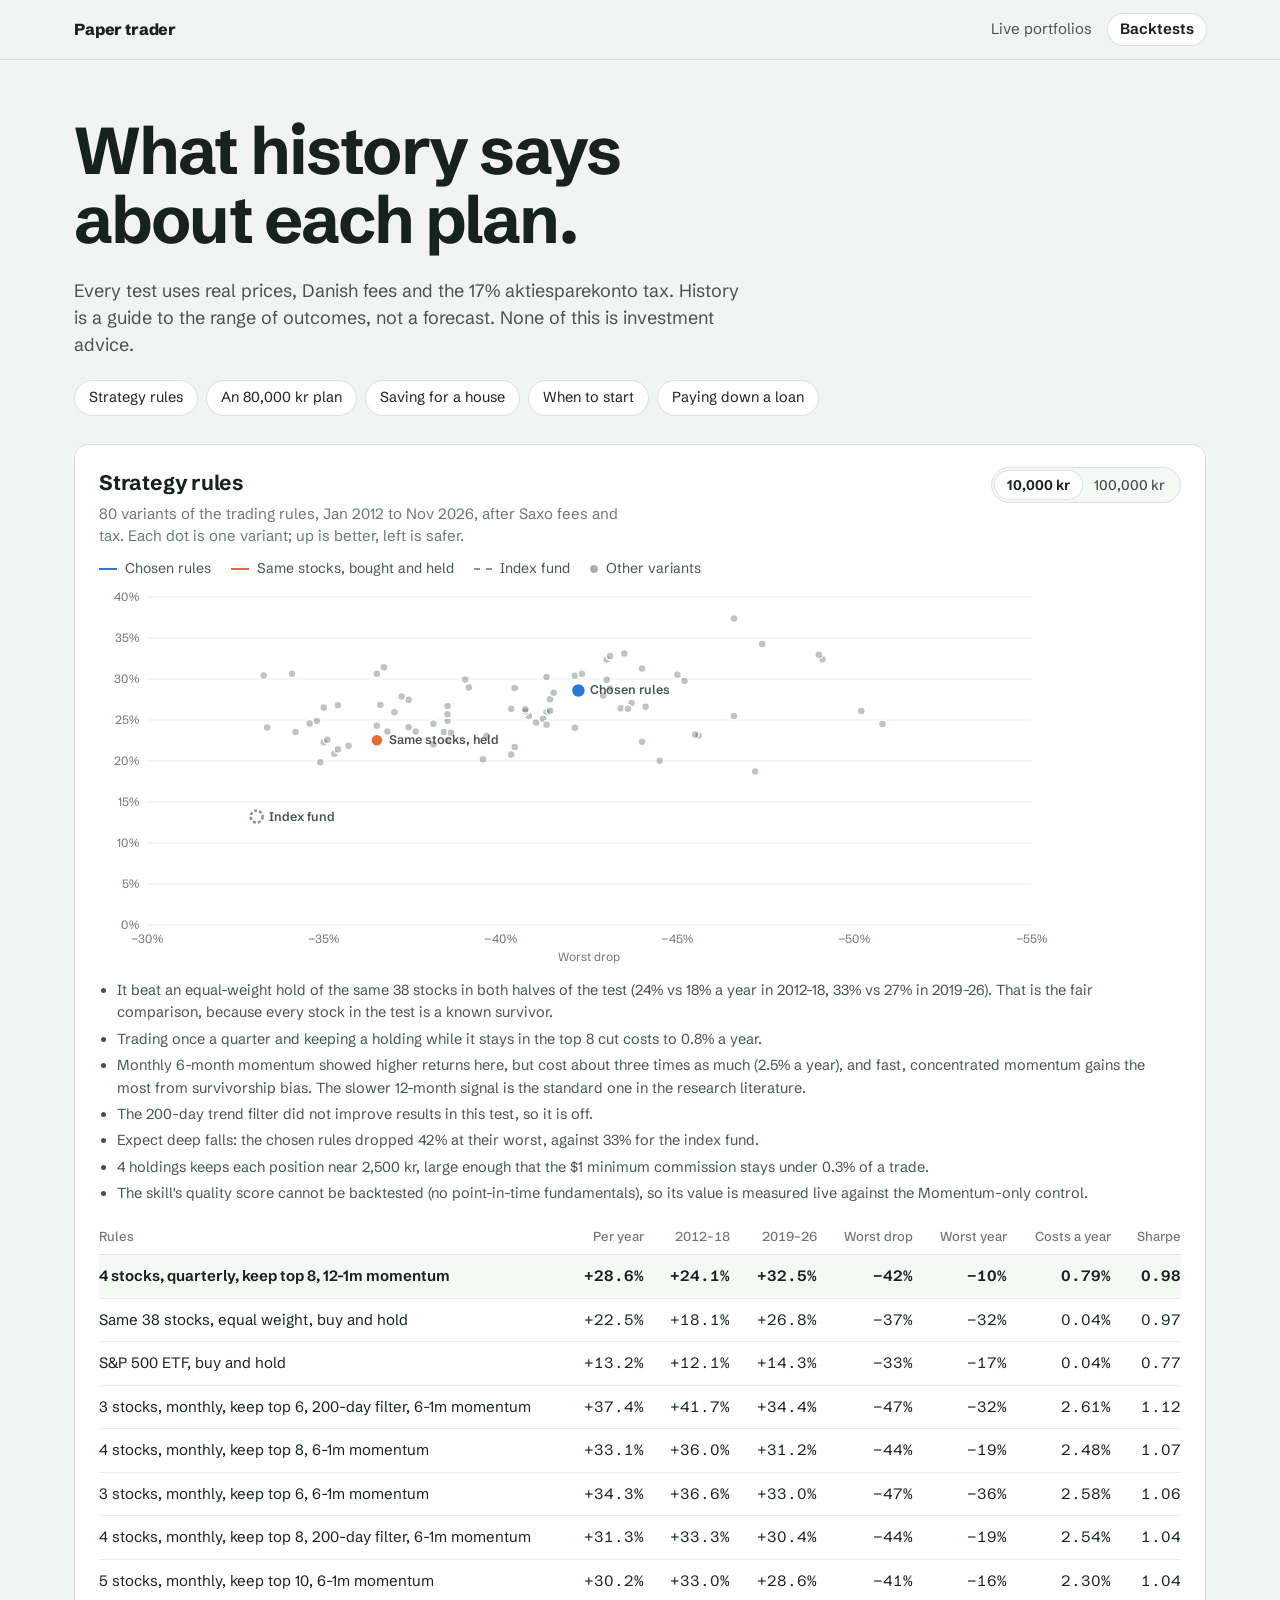
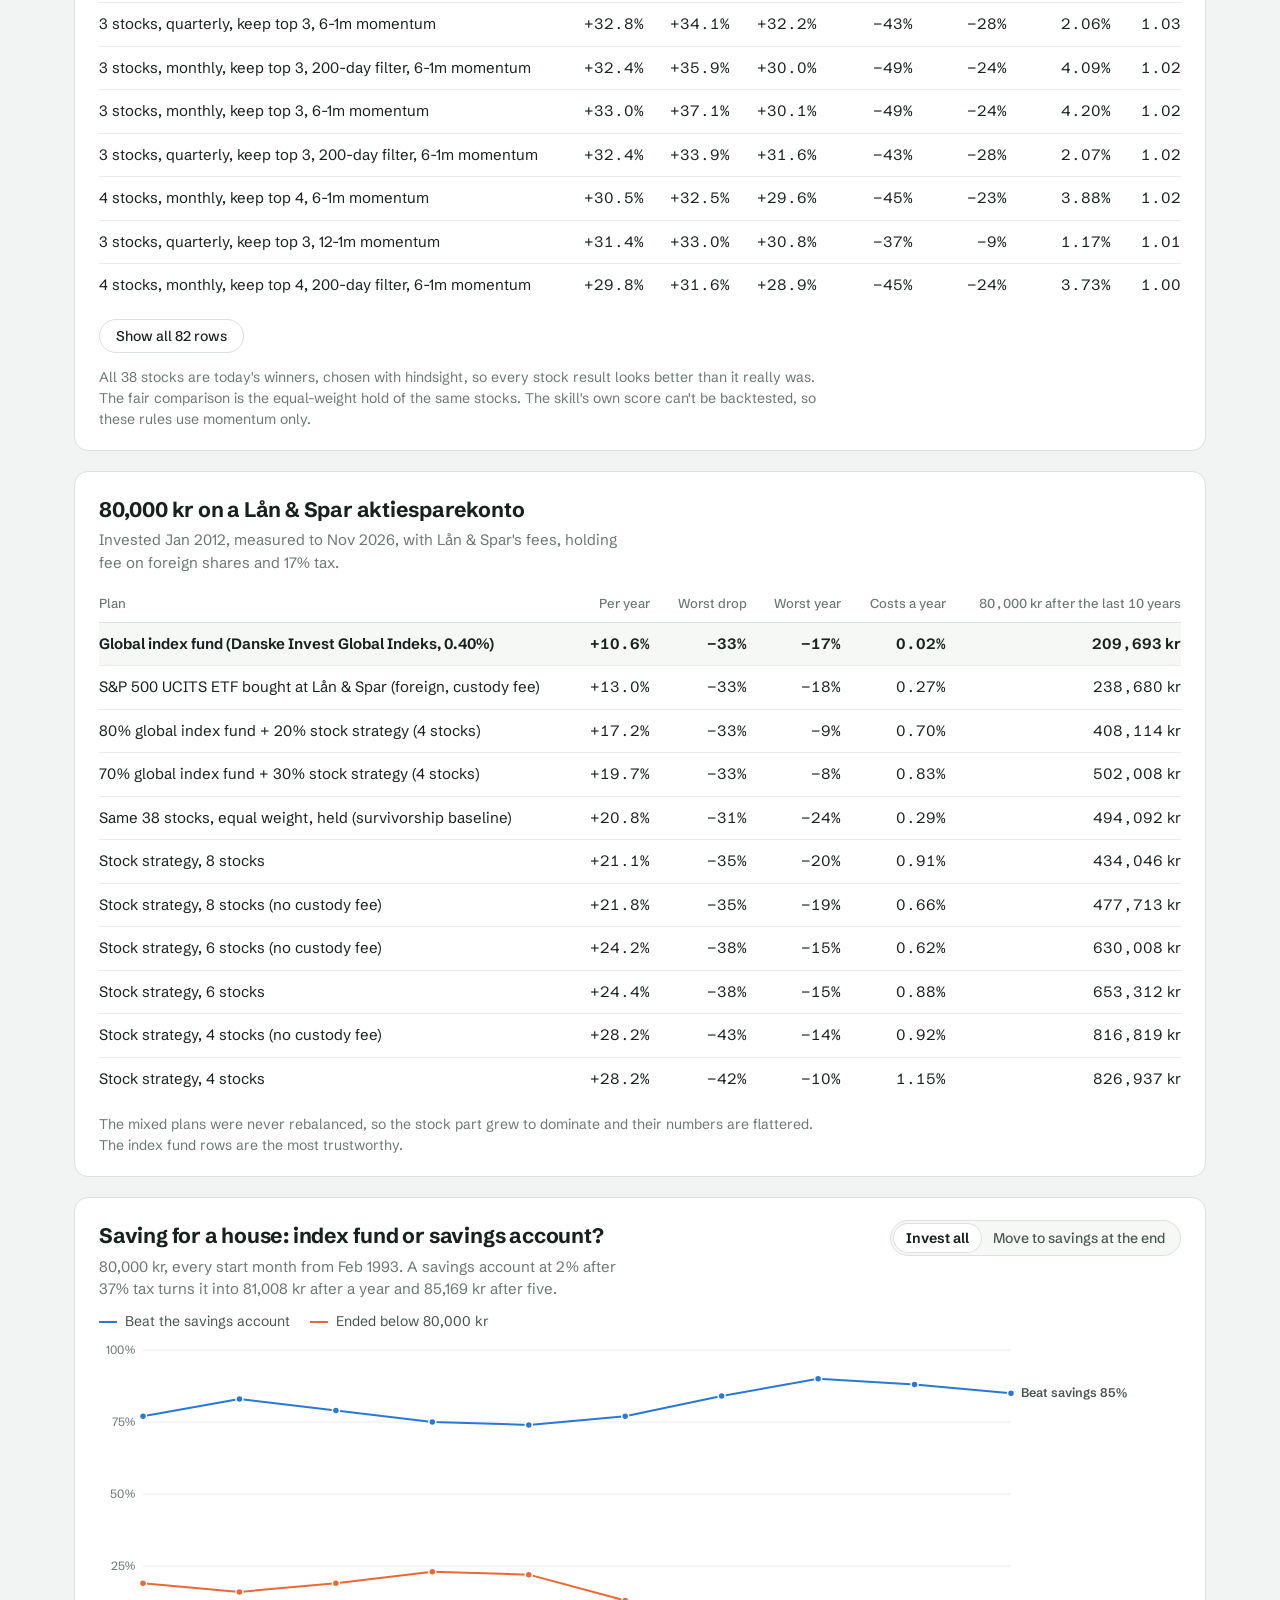
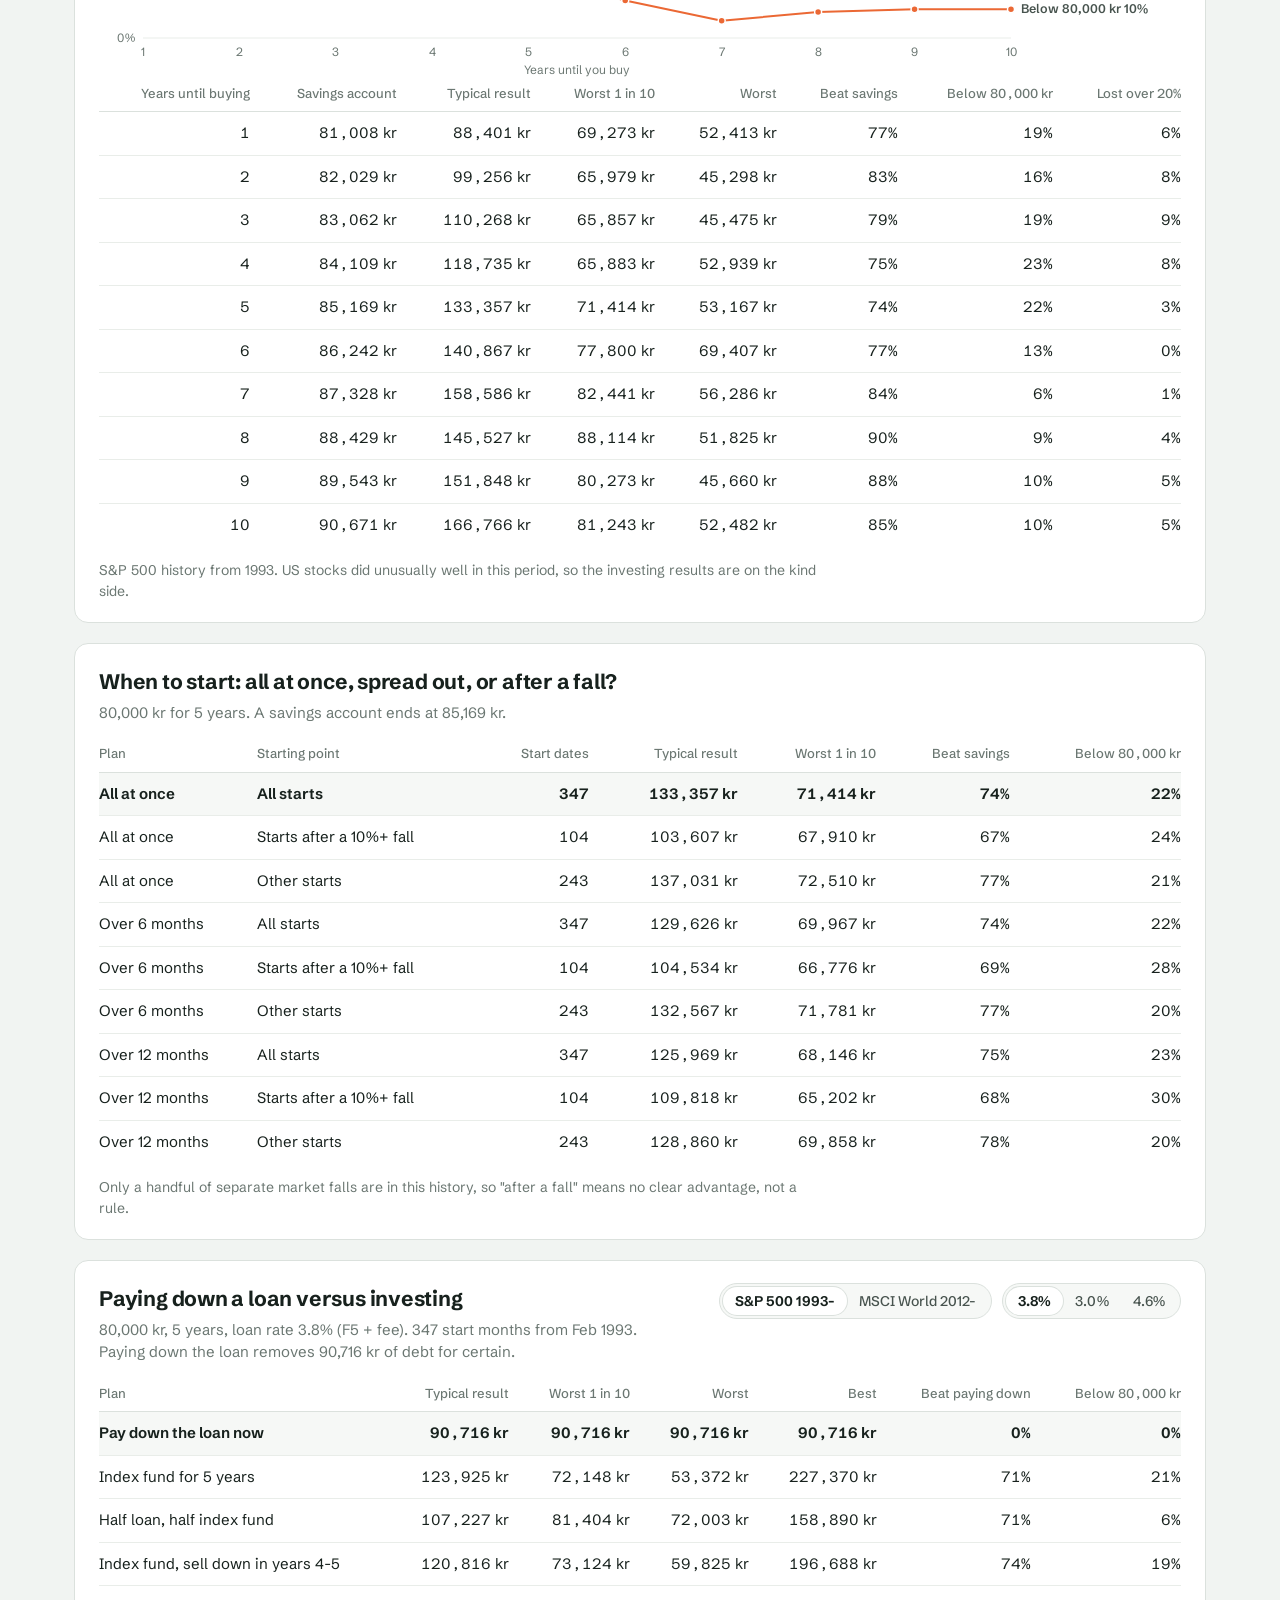
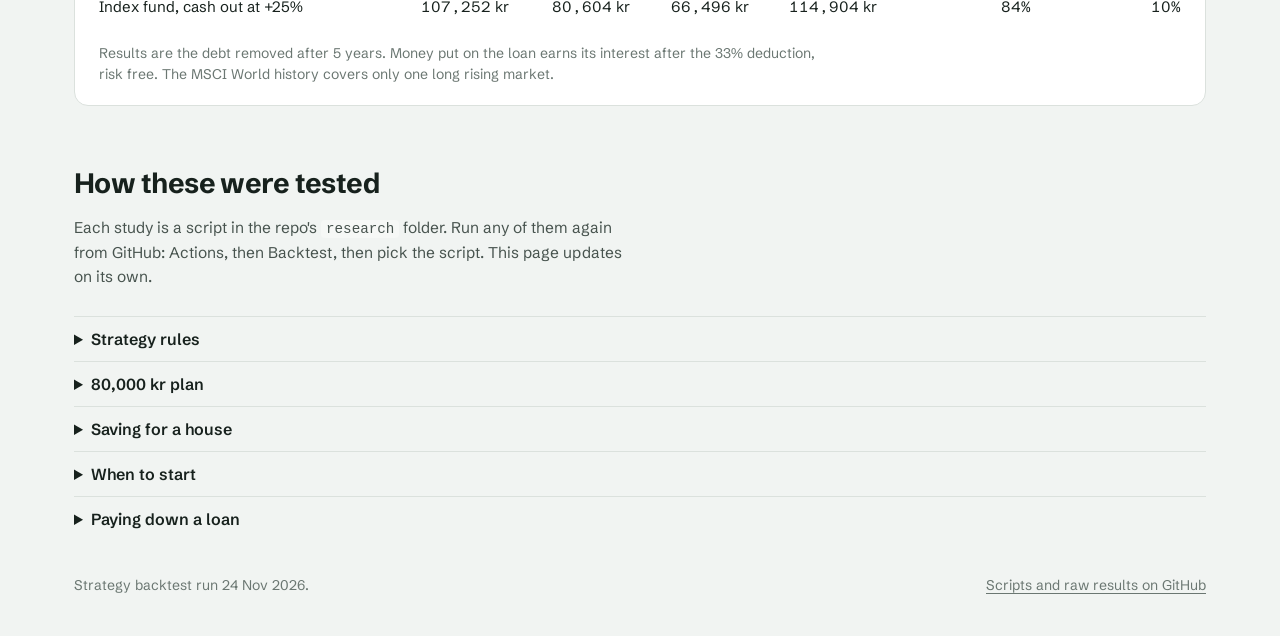
==== docs/research.html @ 107e76d5 "Add a Backtests tab to the website Shows the strategy-rule variants (scatter of return vs worst drop" ====
<!DOCTYPE html>
<html lang="en">
<head>
<meta charset="utf-8">
<meta name="viewport" content="width=device-width, initial-scale=1">
<title>Backtests: what history says about the plans</title>
<meta name="description" content="Backtests behind the paper trader: strategy rules, an 80,000 kr plan, and when investing for a house beats saving.">
<link rel="preconnect" href="https://fonts.googleapis.com">
<link rel="preconnect" href="https://fonts.gstatic.com" crossorigin>
<link href="https://fonts.googleapis.com/css2?family=Schibsted+Grotesk:ital,wght@0,400..900;1,400..700&display=swap" rel="stylesheet">
<link rel="stylesheet" href="style.css">
<link rel="icon" href="data:image/svg+xml,%3Csvg xmlns='http://www.w3.org/2000/svg' viewBox='0 0 32 32'%3E%3Crect width='32' height='32' rx='7' fill='%2317211d'/%3E%3Cpath d='M6 22l6-7 5 4 9-11' stroke='%233987e5' stroke-width='3.2' fill='none' stroke-linecap='round' stroke-linejoin='round'/%3E%3C/svg%3E">
</head>
<body>
<a class="skip" href="#main">Skip to content</a>

<header class="topbar">
  <div class="wrap topbar-inner">
    <span class="wordmark">Paper trader</span>
    <nav class="tabs" aria-label="Pages">
      <a href="./">Live portfolios</a>
      <a href="research.html" aria-current="page">Backtests</a>
    </nav>
  </div>
</header>

<main id="main" class="wrap">
  <section class="hero">
    <h1 class="verdict">What history says about each plan.</h1>
    <p class="lede">Every test uses real prices, Danish fees and the 17% aktiesparekonto tax. History is a guide to the range of outcomes, not a forecast. None of this is investment advice.</p>
    <nav class="jump" aria-label="Sections">
      <a href="#rules">Strategy rules</a>
      <a href="#plan">An 80,000 kr plan</a>
      <a href="#horizon">Saving for a house</a>
      <a href="#timing">When to start</a>
      <a href="#loan">Paying down a loan</a>
    </nav>
  </section>

  <section class="panel" id="rules" aria-labelledby="rules-title">
    <div class="panel-head">
      <div>
        <h2 id="rules-title">Strategy rules</h2>
        <p class="sub" id="rules-sub"></p>
      </div>
      <div class="seg" role="group" aria-label="Starting amount" id="rules-cap">
        <button type="button" data-cap="10000" aria-pressed="true">10,000 kr</button>
        <button type="button" data-cap="100000">100,000 kr</button>
      </div>
    </div>
    <div class="legend" id="rules-legend"></div>
    <div class="chart scatter" id="rules-chart" role="img" aria-label="Return per year against worst drop for each rule variant"></div>
    <ul class="why" id="rules-why"></ul>
    <div class="scroll"><table class="grid" id="rules-table"></table></div>
    <button type="button" class="more" id="rules-more">Show all variants</button>
    <p class="caveat-inline">All 38 stocks are today's winners, chosen with hindsight, so every stock result looks better than it really was. The fair comparison is the equal-weight hold of the same stocks. The skill's own score can't be backtested, so these rules use momentum only.</p>
  </section>

  <section class="panel" id="plan" aria-labelledby="plan-title">
    <div class="panel-head"><div>
      <h2 id="plan-title">80,000 kr on a Lån &amp; Spar aktiesparekonto</h2>
      <p class="sub" id="plan-sub"></p>
    </div></div>
    <div class="scroll"><table class="grid" id="plan-table"></table></div>
    <p class="caveat-inline">The mixed plans were never rebalanced, so the stock part grew to dominate and their numbers are flattered. The index fund rows are the most trustworthy.</p>
  </section>

  <section class="panel" id="horizon" aria-labelledby="horizon-title">
    <div class="panel-head">
      <div>
        <h2 id="horizon-title">Saving for a house: index fund or savings account?</h2>
        <p class="sub" id="horizon-sub"></p>
      </div>
      <div class="seg" role="group" aria-label="Plan" id="horizon-plan">
        <button type="button" data-plan="Index fund" aria-pressed="true">Invest all</button>
        <button type="button" data-plan="Index fund, glide to savings">Move to savings at the end</button>
      </div>
    </div>
    <div class="legend" id="horizon-legend"></div>
    <div class="chart" id="horizon-chart" role="img" aria-label="Share of start dates where the index fund beat savings, and where it ended below 80,000 kr, by years until buying"></div>
    <div class="scroll"><table class="grid" id="horizon-table"></table></div>
    <p class="caveat-inline">S&amp;P 500 history from 1993. US stocks did unusually well in this period, so the investing results are on the kind side.</p>
  </section>

  <section class="panel" id="timing" aria-labelledby="timing-title">
    <div class="panel-head"><div>
      <h2 id="timing-title">When to start: all at once, spread out, or after a fall?</h2>
      <p class="sub" id="timing-sub"></p>
    </div></div>
    <div class="scroll"><table class="grid" id="timing-table"></table></div>
    <p class="caveat-inline">Only a handful of separate market falls are in this history, so "after a fall" means no clear advantage, not a rule.</p>
  </section>

  <section class="panel" id="loan" aria-labelledby="loan-title">
    <div class="panel-head">
      <div>
        <h2 id="loan-title">Paying down a loan versus investing</h2>
        <p class="sub" id="loan-sub"></p>
      </div>
      <div class="filters">
        <div class="seg" role="group" aria-label="Market history" id="loan-index"></div>
        <div class="seg" role="group" aria-label="Loan rate" id="loan-rate"></div>
      </div>
    </div>
    <div class="scroll"><table class="grid" id="loan-table"></table></div>
    <p class="caveat-inline">Results are the debt removed after 5 years. Money put on the loan earns its interest after the 33% deduction, risk free. The MSCI World history covers only one long rising market.</p>
  </section>

  <section class="method">
    <h2>How these were tested</h2>
    <p class="plan-lede">Each study is a script in the repo's <code>research</code> folder. Run any of them again from GitHub: Actions, then Backtest, then pick the script. This page updates on its own.</p>
    <div id="notes"></div>
  </section>
</main>

<footer class="wrap footer">
  <span id="gen"></span>
  <a href="https://github.com/gustavwrisberg/stock-trader/tree/main/research">Scripts and raw results on GitHub</a>
</footer>

<div class="tooltip" id="tip" role="status" aria-live="polite" hidden></div>
<script src="research.js"></script>
</body>
</html>
---- docs/style.css ----
:root {
  color-scheme: light;
  --bg: #f1f4f2;
  --panel: #ffffff;
  --ink: #17211d;
  --ink-2: #47534e;
  --muted: #6b7772;
  --rule: #dbe1dd;
  --rule-soft: #e9ede9;
  --wash: #f6f8f6;
  --skill: #2a78d6;
  --momentum: #eb6834;
  --spy: #8a938f;
  --gain: #006300;
  --loss: #c22f2f;
  --warn-bg: #fff4dc;
  --warn-ink: #6b4a00;
  --focus: #2a78d6;
  --radius-lg: 14px;
  --radius-sm: 6px;
  --font: "Schibsted Grotesk", system-ui, -apple-system, "Segoe UI", sans-serif;
}
@media (prefers-color-scheme: dark) {
  :root {
    color-scheme: dark;
    --bg: #121915;
    --panel: #1a221e;
    --ink: #eef2ef;
    --ink-2: #c3ccc7;
    --muted: #94a19b;
    --rule: #2e3833;
    --rule-soft: #252e2a;
    --wash: #202924;
    --skill: #3987e5;
    --momentum: #d95926;
    --spy: #9aa39f;
    --gain: #3fbf5a;
    --loss: #ef7272;
    --warn-bg: #3a2f12;
    --warn-ink: #f5d58a;
    --focus: #6da7ec;
  }
}

* { box-sizing: border-box; }
html { -webkit-text-size-adjust: 100%; }
body {
  margin: 0;
  background: var(--bg);
  color: var(--ink);
  font: 400 16px/1.5 var(--font);
}
.num, .tooltip b, .cats, .score b { font-variant-numeric: tabular-nums; }
.nowrap { white-space: nowrap; }
.name { white-space: nowrap; }
a { color: inherit; text-decoration-color: var(--muted); text-underline-offset: 3px; }
a:hover { text-decoration-color: currentColor; }
code { font-size: .92em; background: var(--wash); padding: 1px 5px; border-radius: 4px; }
:focus-visible { outline: 2px solid var(--focus); outline-offset: 2px; border-radius: 4px; }
.vh { position: absolute; width: 1px; height: 1px; overflow: hidden; clip: rect(0 0 0 0); }
.skip { position: absolute; left: -999px; top: 8px; background: var(--panel); padding: 8px 12px; z-index: 10; }
.skip:focus { left: 8px; }

.wrap { max-width: 1180px; margin: 0 auto; padding: 0 24px; }

/* top bar */
.topbar { border-bottom: 1px solid var(--rule); }
.topbar-inner { display: flex; justify-content: space-between; align-items: baseline; gap: 16px; padding-top: 14px; padding-bottom: 14px; }
.wordmark { font-weight: 800; letter-spacing: -.01em; }
.stamp { color: var(--muted); font-size: 14px; text-align: right; }
.stamp .live { display: inline-block; width: 8px; height: 8px; border-radius: 50%; background: var(--gain); margin-right: 6px; vertical-align: 1px; }

.banner { margin: 20px 0 0; padding: 12px 16px; border-radius: var(--radius-sm); background: var(--warn-bg); color: var(--warn-ink); font-size: 15px; }

/* hero: the verdict sentence is the one loud thing on the page */
.hero { padding: 56px 0 28px; }
.verdict {
  font-size: clamp(34px, 5.4vw, 66px);
  line-height: 1.06;
  font-weight: 700;
  letter-spacing: -.028em;
  margin: 0;
  max-width: 19ch;
  text-wrap: balance;
}
.verdict .who { text-decoration: underline; text-decoration-thickness: .085em; text-underline-offset: .12em; text-decoration-skip-ink: none; }
.verdict .who.skill { text-decoration-color: var(--skill); }
.verdict .who.momentum { text-decoration-color: var(--momentum); }
.verdict .who.spy { text-decoration-color: var(--spy); text-decoration-style: dashed; }
.lede { color: var(--ink-2); font-size: 18px; max-width: 62ch; margin: 22px 0 0; }

/* race table */
.race { margin: 8px 0 28px; }
.race-table { width: 100%; border-collapse: collapse; }
.race-table th { font-size: 13px; font-weight: 500; color: var(--muted); text-align: left; padding: 0 12px 8px 0; }
.race-table td { padding: 14px 12px 14px 0; border-top: 1px solid var(--rule); font-size: 17px; }
.race-table td:first-child { font-weight: 600; }
.race-table .key { display: inline-block; width: 22px; height: 0; border-top: 3px solid; vertical-align: middle; margin-right: 10px; border-radius: 2px; }
.race-table .key.spy { border-top-style: dashed; }
.race-table .big { font-size: 22px; font-weight: 650; letter-spacing: -.01em; }
.race-table .lead-badge { margin-left: 8px; font-size: 12px; font-weight: 600; padding: 2px 8px; border-radius: 999px; background: var(--wash); color: var(--ink-2); border: 1px solid var(--rule); vertical-align: 2px; }
.num { text-align: right !important; }
.race-table th.num, .race-table td.num, .grid th.num, .grid td.num, .table-view th.num, .table-view td.num { padding-left: 18px; padding-right: 0; }
.grid td.num + td, .grid th.num + th { padding-left: 24px; }
.up { color: var(--gain); }
.down { color: var(--loss); }

/* panels */
.panel { background: var(--panel); border: 1px solid var(--rule); border-radius: var(--radius-lg); padding: 22px 24px 20px; margin: 0 0 20px; position: relative; }
.panel-head { display: flex; justify-content: space-between; align-items: flex-start; gap: 16px; flex-wrap: wrap; margin-bottom: 14px; }
h2 { font-size: 21px; font-weight: 700; letter-spacing: -.01em; margin: 0; }
h3 { font-size: 16px; font-weight: 700; margin: 0 0 8px; }
.sub { color: var(--muted); margin: 4px 0 0; font-size: 15px; max-width: 60ch; }
.foot { color: var(--muted); font-size: 14px; margin: 12px 0 0; }

.seg { display: inline-flex; background: var(--wash); border: 1px solid var(--rule); border-radius: 999px; padding: 3px; }
.seg button { font: 500 14px var(--font); color: var(--ink-2); background: none; border: 0; border-radius: 999px; padding: 5px 12px; cursor: pointer; }
.seg button[aria-pressed="true"] { background: var(--panel); color: var(--ink); font-weight: 650; box-shadow: 0 0 0 1px var(--rule); }

/* chart */
.legend { display: flex; gap: 20px; flex-wrap: wrap; font-size: 14px; color: var(--ink-2); margin: -4px 0 6px; }
.legend span::before { content: ""; display: inline-block; width: 18px; border-top: 2px solid var(--c); margin-right: 8px; vertical-align: middle; }
.legend span.dash::before { border-top-style: dashed; }
.chart { height: 340px; position: relative; touch-action: pan-y; }
.chart svg { display: block; width: 100%; height: 100%; overflow: visible; }
.chart .grid-line { stroke: var(--rule-soft); stroke-width: 1; }
.chart .axis-text { fill: var(--muted); font-size: 12px; font-family: var(--font); }
.chart .end-label { font-size: 12.5px; font-weight: 600; font-family: var(--font); fill: var(--ink-2); }
.chart .start-line { stroke: var(--muted); stroke-width: 1; stroke-dasharray: 2 3; }
.chart .cross { stroke: var(--ink-2); stroke-width: 1; }
.tooltip { position: absolute; pointer-events: none; background: var(--panel); border: 1px solid var(--rule); border-radius: 10px; padding: 9px 12px; font-size: 13px; box-shadow: 0 6px 20px rgba(20, 35, 30, .12); min-width: 170px; z-index: 3; }
.tooltip .d { color: var(--muted); margin-bottom: 4px; }
.tooltip .row { display: flex; align-items: center; gap: 8px; justify-content: space-between; }
.tooltip .row b { font-weight: 650; }
.tooltip .row i { display: inline-block; width: 12px; border-top: 2px solid var(--c); margin-right: 6px; vertical-align: middle; }
.tooltip .row i.dash { border-top-style: dashed; }
.tooltip .row span { color: var(--ink-2); }
.table-view { margin-top: 10px; font-size: 14px; color: var(--muted); }
.table-view summary { cursor: pointer; }
.table-view table { margin-top: 8px; }

/* split */
.split { display: grid; grid-template-columns: 1.35fr 1fr; gap: 20px; }
.split .panel { margin-bottom: 20px; }

/* tables */
.scroll { overflow-x: auto; -webkit-overflow-scrolling: touch; }
.grid, .table-view table { width: 100%; border-collapse: collapse; font-size: 15px; }
.grid th, .table-view th { font-size: 13px; font-weight: 500; color: var(--muted); text-align: left; padding: 6px 10px 8px 0; white-space: nowrap; border-bottom: 1px solid var(--rule); }
.grid td, .table-view td { padding: 10px 10px 10px 0; border-bottom: 1px solid var(--rule-soft); vertical-align: middle; }
.grid tr:last-child td { border-bottom: 0; }
.tick { font-weight: 700; }
.name { color: var(--muted); font-size: 13.5px; display: block; line-height: 1.3; }
.empty { color: var(--muted); padding: 18px 0; }

/* score bar: one ink, length = score out of 10 */
.score { display: flex; align-items: center; gap: 10px; min-width: 150px; }
.score .bar { flex: 0 0 72px; height: 8px; background: var(--rule-soft); border-radius: 4px; overflow: hidden; }
.score .bar i { display: block; height: 100%; background: var(--ink-2); border-radius: 0 4px 4px 0; }
.score .bar i.capped { background: repeating-linear-gradient(135deg, var(--ink-2) 0 3px, transparent 3px 6px); }
.score b { font-weight: 650; min-width: 2.2em; }
.grade { color: var(--muted); font-size: 13.5px; }

.pill { display: inline-block; font-size: 12.5px; padding: 2px 9px; border-radius: 999px; border: 1px solid var(--rule); color: var(--ink-2); white-space: nowrap; margin: 1px 4px 1px 0; }
.pill.skill { border-color: var(--skill); }
.pill.momentum { border-color: var(--momentum); }
.pill.skill::before, .pill.momentum::before { content: ""; display: inline-block; width: 7px; height: 7px; border-radius: 50%; margin-right: 6px; vertical-align: 1px; }
.pill.skill::before { background: var(--skill); }
.pill.momentum::before { background: var(--momentum); }
.pill.flag { background: var(--warn-bg); color: var(--warn-ink); border-color: transparent; }
.out { color: var(--muted); font-size: 13.5px; }

/* scoreboard rows */
.board tbody tr.row { cursor: pointer; }
.board tbody tr.row:hover td { background: var(--wash); }
.board tbody tr.row td:first-child { padding-left: 4px; }
.board .chev { display: inline-block; width: 14px; color: var(--muted); transition: transform .15s; }
.board tr.row[aria-expanded="true"] .chev { transform: rotate(90deg); }
.board th button { font: inherit; color: inherit; background: none; border: 0; padding: 0; cursor: pointer; }
.board th button[aria-sort]::after { content: " ↓"; }
.board th button[aria-sort="ascending"]::after { content: " ↑"; }
.board tr.detail td { background: var(--wash); padding: 18px 20px; }
.detail-grid { display: grid; grid-template-columns: 260px 1fr; gap: 28px; }
.cats { list-style: none; margin: 0; padding: 0; }
.cats li { display: grid; grid-template-columns: 1fr 70px 30px; align-items: center; gap: 8px; font-size: 14px; padding: 3px 0; }
.cats .bar { height: 6px; background: var(--rule); border-radius: 3px; overflow: hidden; }
.cats .bar i { display: block; height: 100%; background: var(--skill); }
.cats .na { color: var(--muted); }
.metrics { width: 100%; border-collapse: collapse; font-size: 13.5px; }
.board .metrics th { text-align: left; color: var(--muted); font-weight: 500; font-size: 13px; padding: 0 0 6px 16px; border-bottom: 1px solid var(--rule); white-space: normal; }
.board .metrics td { padding: 5px 0 5px 16px; border-bottom: 1px solid var(--rule); background: none; }
.board .metrics th:first-child, .board .metrics td:first-child { padding-left: 0; }
.detail h4 { margin: 0 0 8px; font-size: 14px; }
.detail p { margin: 10px 0 0; font-size: 13.5px; color: var(--ink-2); max-width: 70ch; }
.gate { margin: 0 0 12px; padding: 10px 12px; border-radius: var(--radius-sm); background: var(--warn-bg); color: var(--warn-ink); font-size: 13.5px; }

.search input { font: 15px var(--font); color: var(--ink); background: var(--wash); border: 1px solid var(--rule); border-radius: 999px; padding: 8px 14px; width: 280px; max-width: 100%; }

/* today */
.events { list-style: none; margin: 0; padding: 0; }
.events li { padding: 10px 0; border-bottom: 1px solid var(--rule-soft); font-size: 15px; }
.events li:last-child { border-bottom: 0; }
.events .what { font-weight: 600; }
.events .why { color: var(--muted); font-size: 14px; display: block; }
.events .alert .what::before { content: "⚠ "; color: var(--warn-ink); }

.more { margin-top: 12px; font: 500 14px var(--font); background: none; border: 1px solid var(--rule); border-radius: 999px; padding: 7px 16px; color: var(--ink); cursor: pointer; }
.buy { color: var(--gain); font-weight: 650; }
.sell { color: var(--loss); font-weight: 650; }

/* method */
.method { padding: 36px 0 10px; }
.method h2 { font-size: 28px; letter-spacing: -.02em; margin-bottom: 18px; }
.method-cols { display: grid; grid-template-columns: repeat(3, 1fr); gap: 32px; }
.method p { color: var(--ink-2); margin: 0; font-size: 15.5px; line-height: 1.6; }
.method .caveat + .caveat { margin-top: 12px; border-top: 0; padding-top: 0; }
.method .caveat { margin-top: 28px; padding-top: 18px; border-top: 1px solid var(--rule); color: var(--muted); font-size: 14px; max-width: 80ch; }

.footer { display: flex; justify-content: space-between; gap: 16px; padding-top: 24px; padding-bottom: 40px; color: var(--muted); font-size: 14px; }

@media (max-width: 900px) {
  .split { grid-template-columns: 1fr; }
  .method-cols { grid-template-columns: 1fr; gap: 22px; }
  .detail-grid { grid-template-columns: 1fr; }
}
@media (max-width: 640px) {
  .wrap { padding: 0 16px; }
  .hero { padding: 36px 0 18px; }
  .lede { font-size: 16.5px; }
  .hide-sm { display: none; }
  .panel { padding: 18px 16px; border-radius: 12px; }
  .chart { height: 260px; }
  .race-table .big { font-size: 18px; }
  .race-table td { font-size: 15px; }
  .search input { width: 100%; }
  .search { width: 100%; }
}
@media (prefers-reduced-motion: reduce) { * { transition: none !important; } }
.split > * { min-width: 0; }
@media (max-width: 640px) {
  .race-table th.num, .race-table td.num { padding-left: 10px; }
  .race-table .key { width: 14px; margin-right: 7px; }
  .race-table .lead-badge { display: none; }
}
@media (max-width: 640px) { .score .grade { display: none; } .score { min-width: 0; } }

/* plan section */
.plan-lede { font-size: 18px; color: var(--ink-2); max-width: 62ch; margin: -6px 0 26px !important; }
.plan-grid { display: grid; grid-template-columns: 1fr 1.6fr; gap: 40px; margin-top: 36px; }
.kv { width: 100%; border-collapse: collapse; font-size: 14.5px; }
.kv th { text-align: left; font-weight: 500; color: var(--muted); padding: 8px 14px 8px 0; vertical-align: top; width: 42%; border-bottom: 1px solid var(--rule); }
.kv td { padding: 8px 0; border-bottom: 1px solid var(--rule); color: var(--ink); }
.research td:first-child { max-width: 300px; }
.research tr.chosen td { font-weight: 650; background: var(--wash); }
.why { margin: 14px 0 0; padding-left: 18px; color: var(--ink-2); font-size: 14.5px; line-height: 1.55; }
.why li { margin: 4px 0; }
.pending { margin-top: 16px; }
.pending h3 { font-size: 15px; margin: 0 0 4px; }
@media (max-width: 900px) { .plan-grid { grid-template-columns: 1fr; gap: 28px; } }
#holdings .score .grade { display: none; }
#holdings .score { min-width: 0; }

/* page tabs */
.tabs { display: flex; gap: 4px; }
.tabs a { text-decoration: none; color: var(--ink-2); font-size: 15px; padding: 4px 12px; border-radius: 999px; }
.tabs a:hover { background: var(--wash); }
.tabs a[aria-current="page"] { background: var(--panel); color: var(--ink); font-weight: 650; box-shadow: 0 0 0 1px var(--rule); }
.topbar-inner { align-items: center; }
.topbar .stamp { margin-left: auto; }
/* backtests page */
.jump { display: flex; flex-wrap: wrap; gap: 8px; margin-top: 22px; }
.jump a { font-size: 14.5px; text-decoration: none; padding: 6px 14px; border-radius: 999px; border: 1px solid var(--rule); background: var(--panel); color: var(--ink); }
.jump a:hover { border-color: var(--ink-2); }
.chart.scatter { height: 380px; }
.legend span.dot::before { width: 8px; height: 8px; border: 0; border-radius: 50%; background: var(--c); opacity: .45; }
.grid tr.chosen td { font-weight: 650; background: var(--wash); }
.caveat-inline { color: var(--muted); font-size: 14px; margin: 14px 0 0; max-width: 80ch; }
.filters { display: flex; gap: 10px; flex-wrap: wrap; }
.note { border-top: 1px solid var(--rule); padding: 10px 0; }
.note summary { cursor: pointer; font-weight: 600; }
.note pre { white-space: pre-wrap; font: 13.5px/1.55 var(--font); color: var(--ink-2); margin: 10px 0 0; max-width: 90ch; }
section[id] { scroll-margin-top: 16px; }
.panel .why { margin-bottom: 16px; }
@media (max-width: 640px) { .tabs a { padding: 4px 8px; font-size: 14px; } .topbar .stamp { display: none; } }
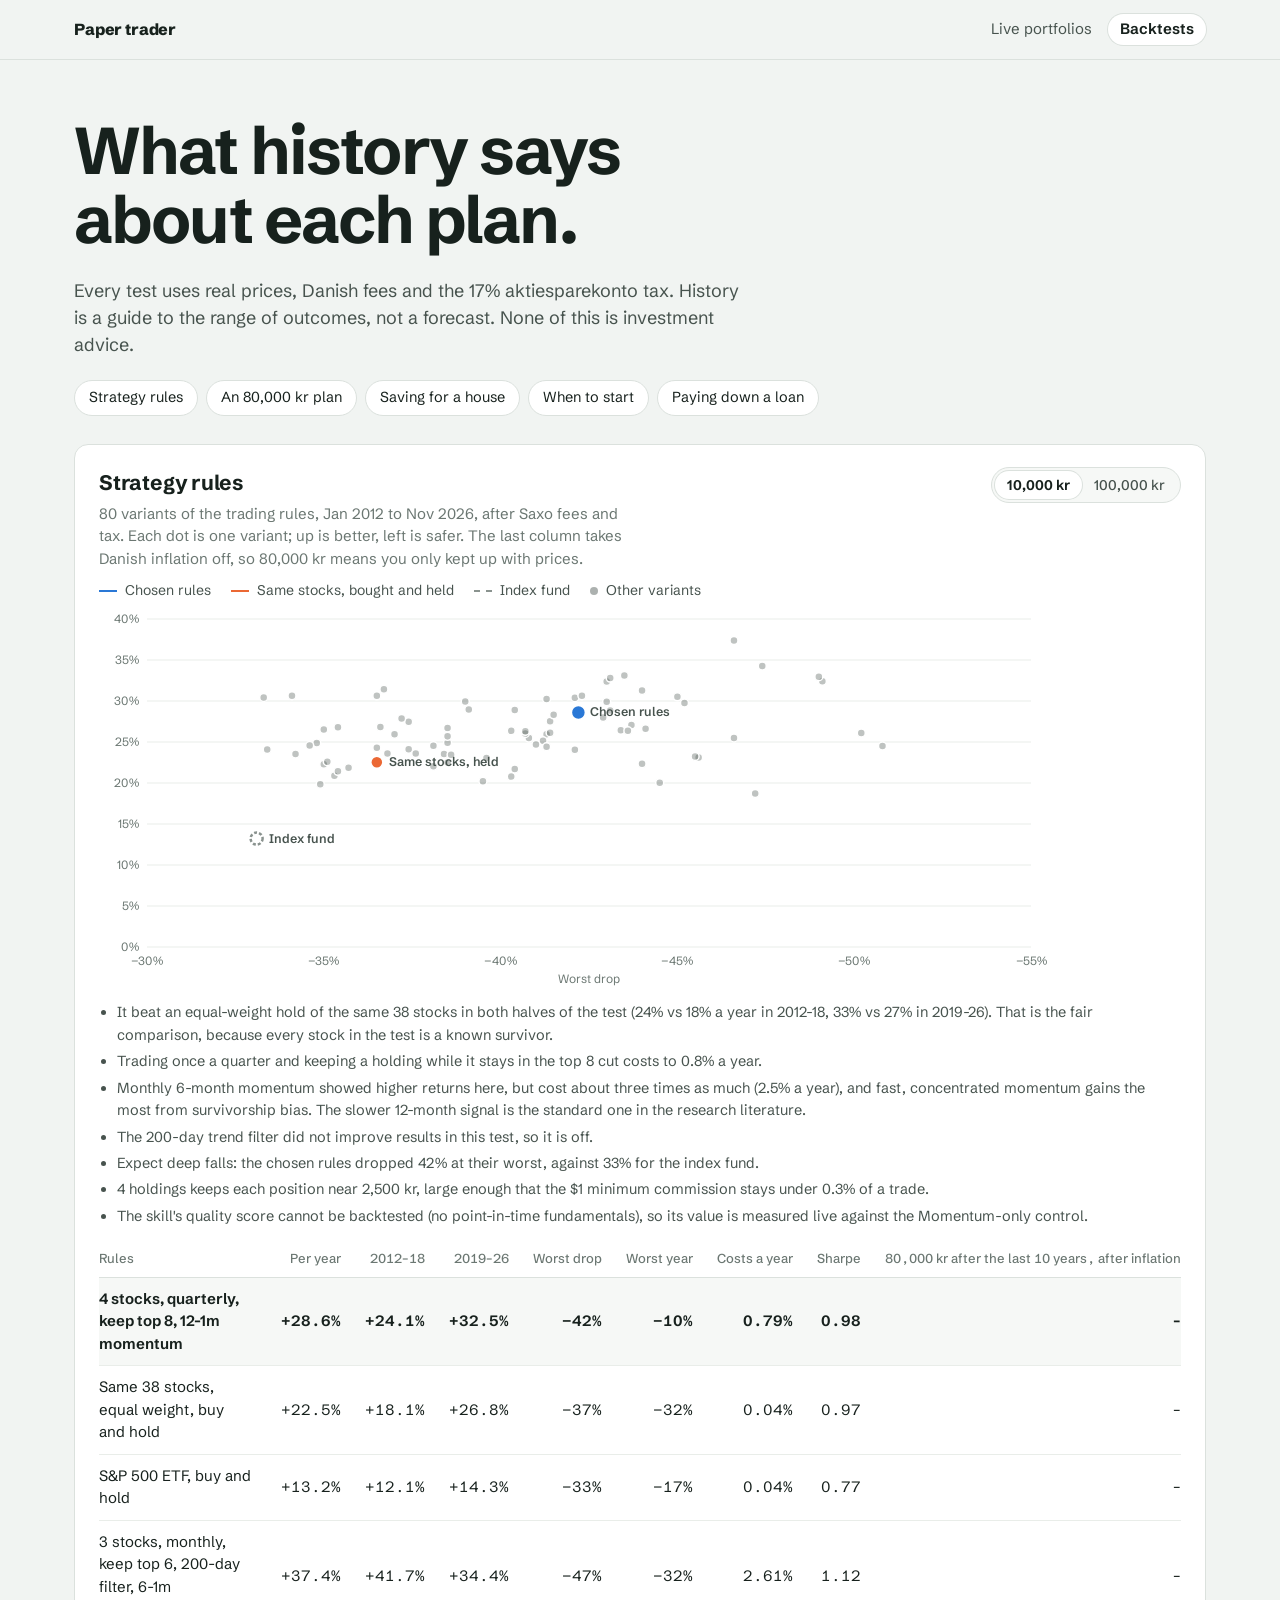
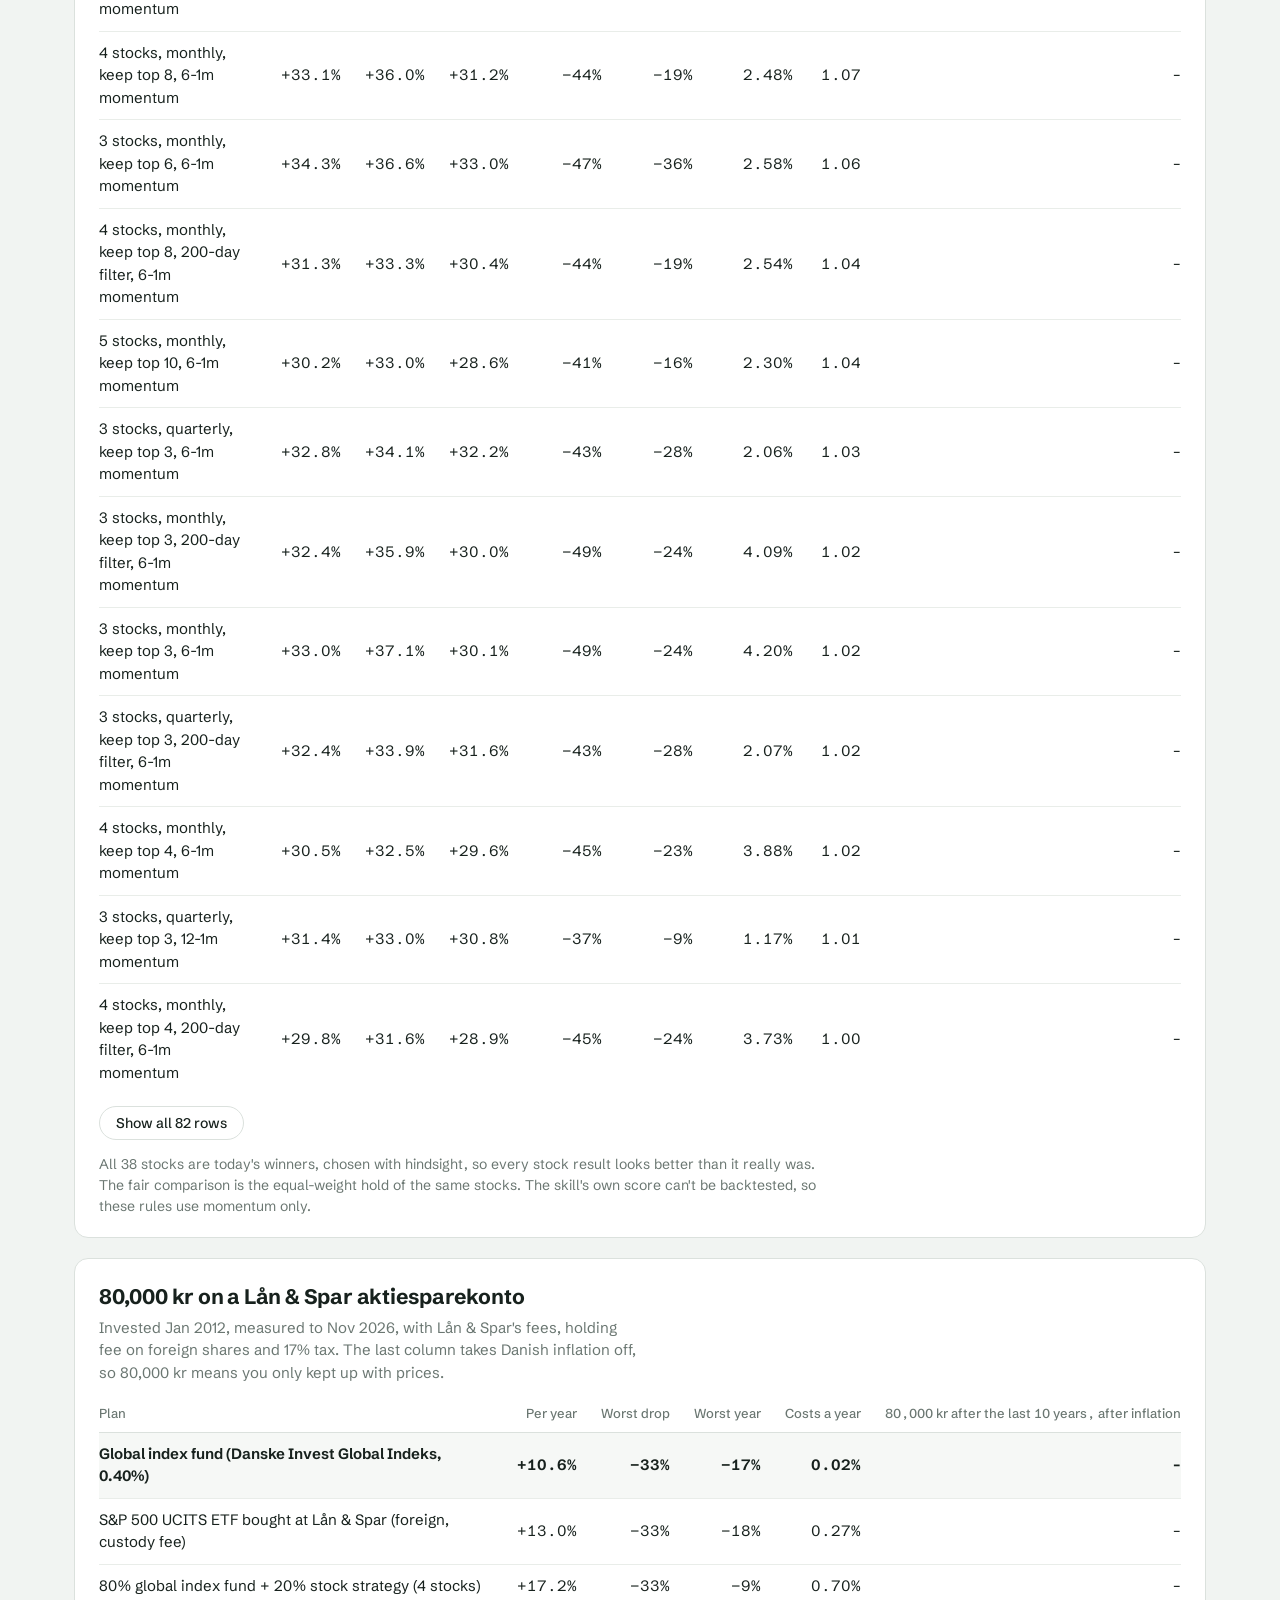
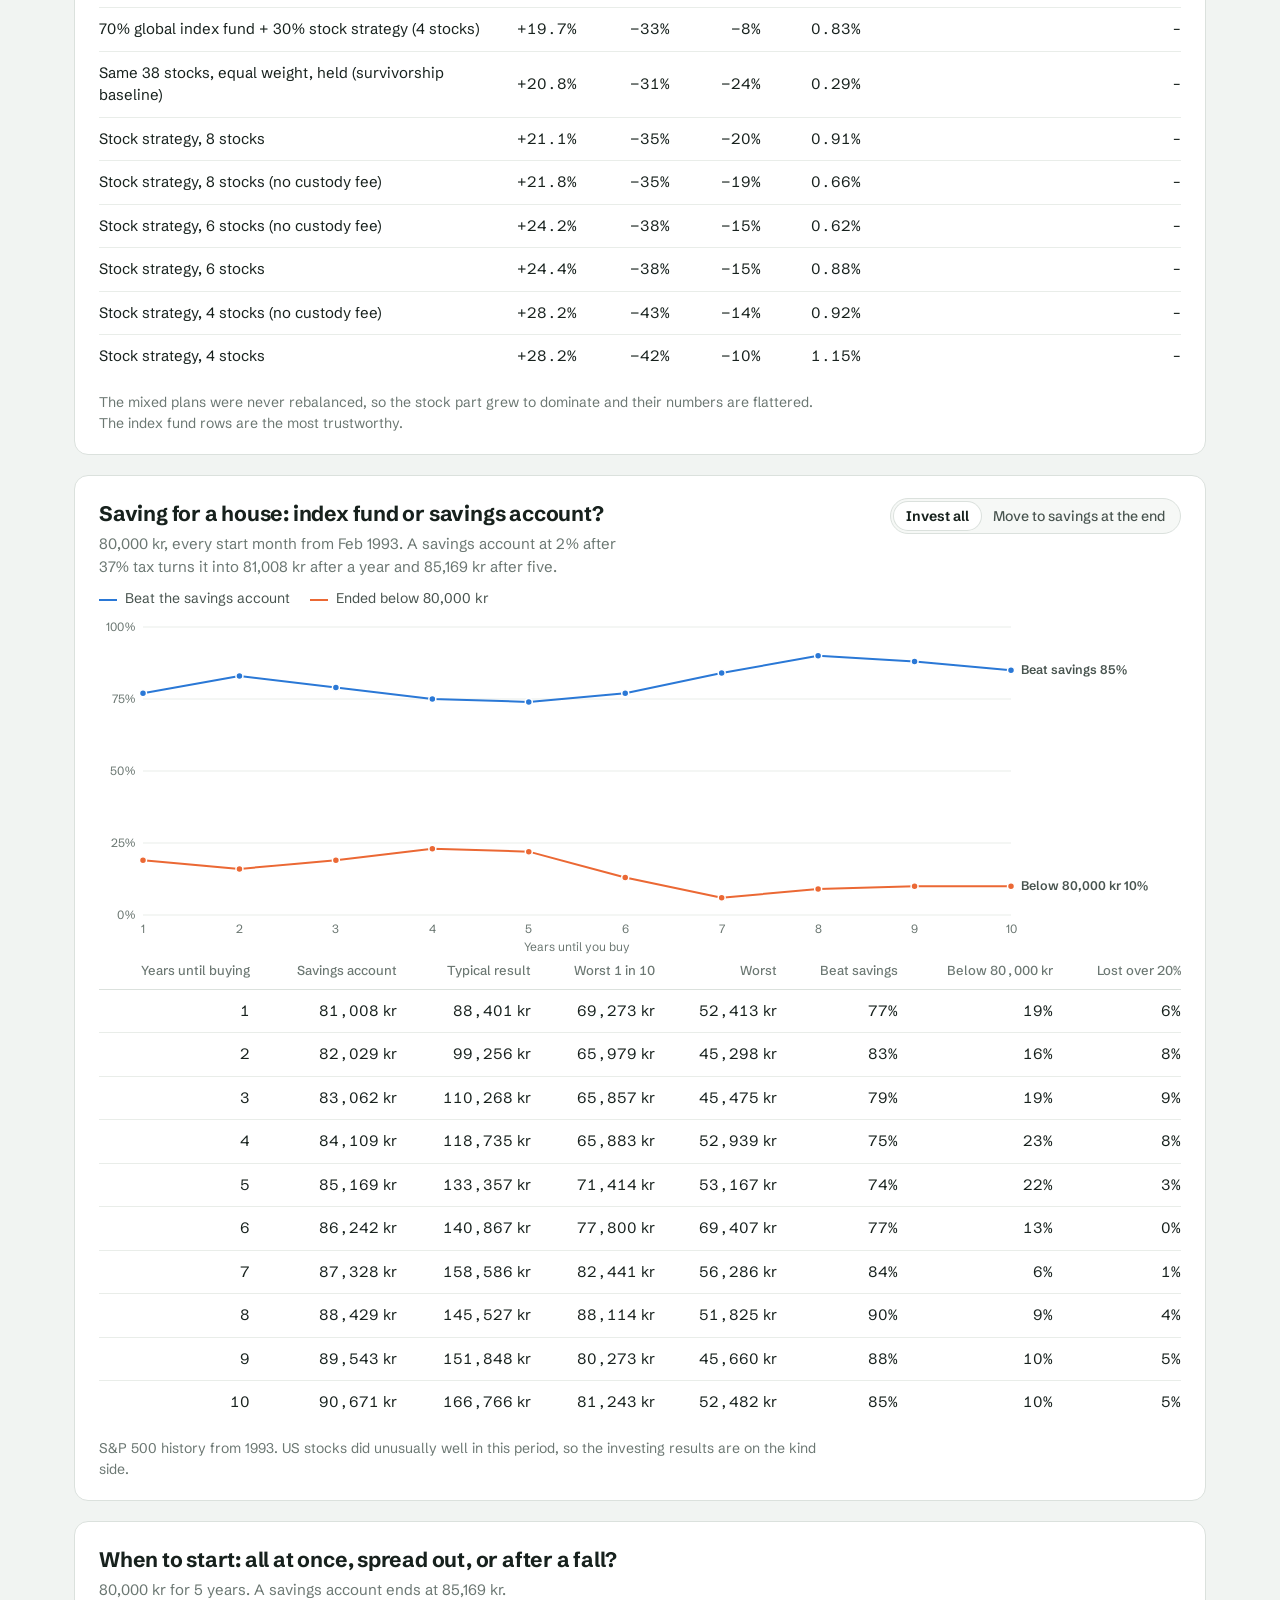
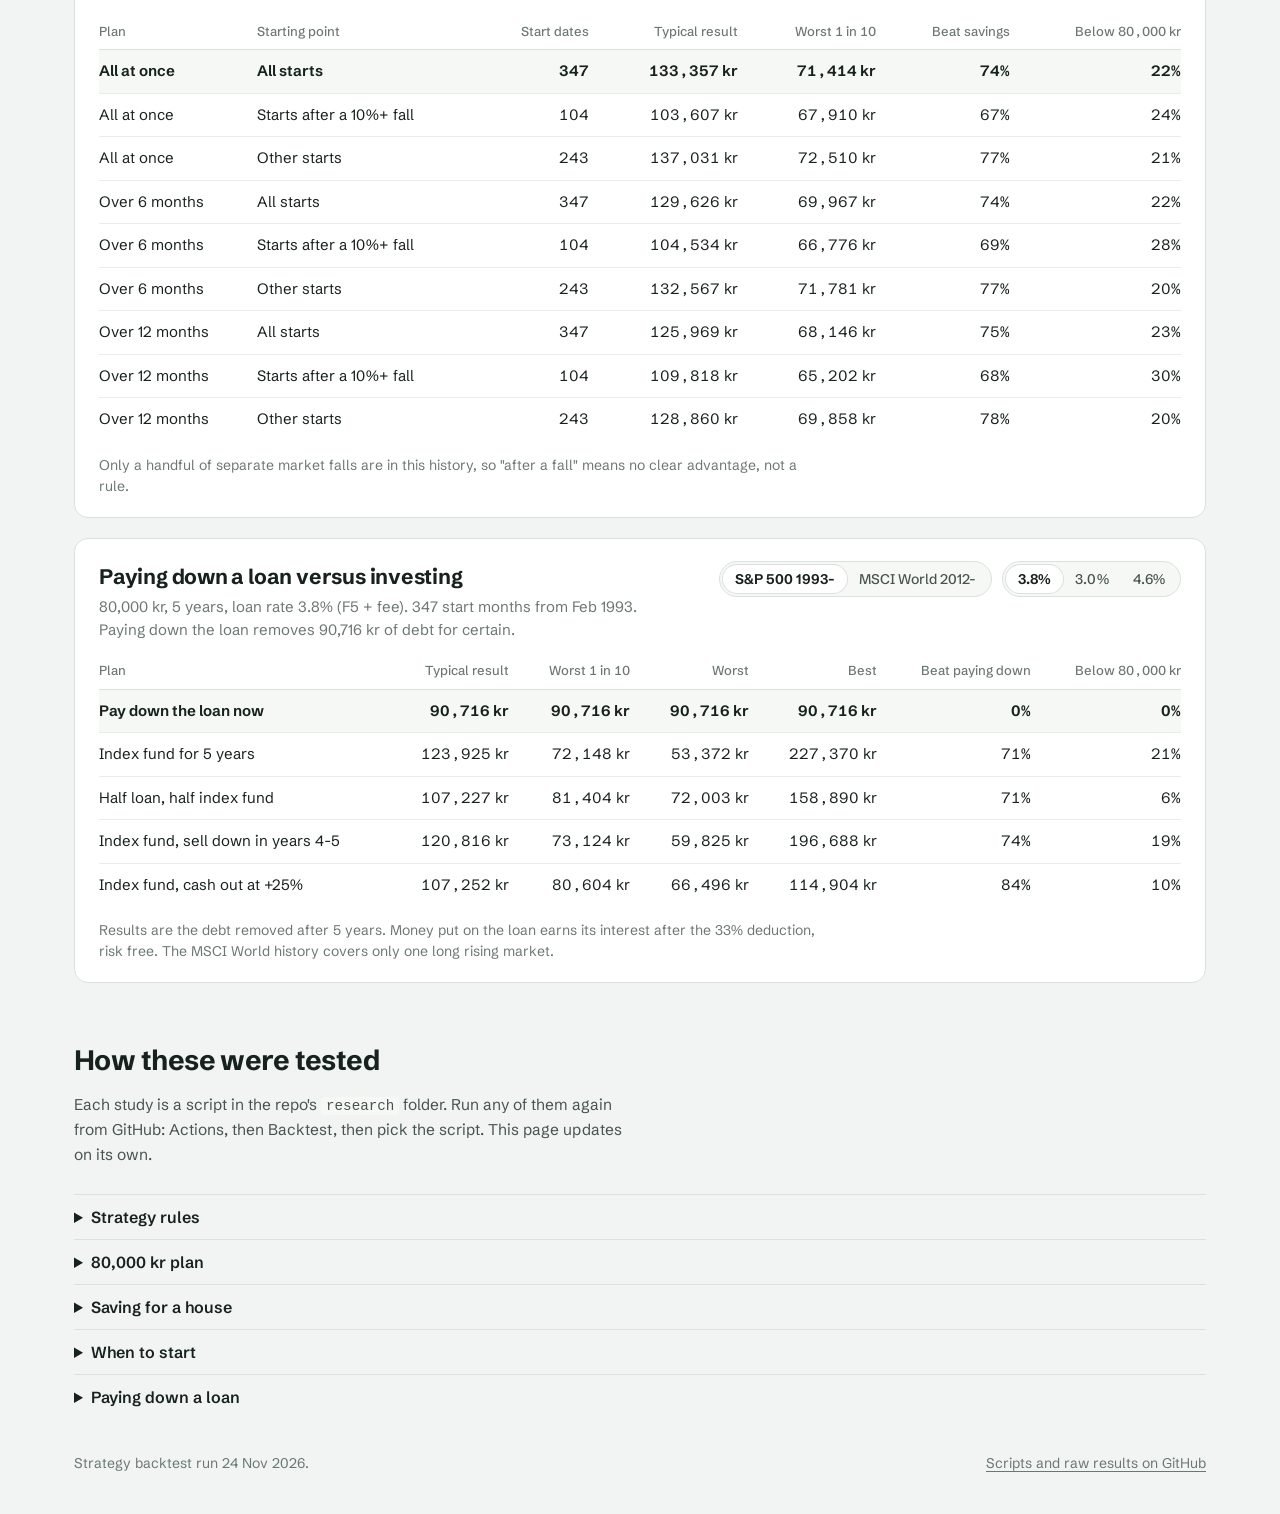
==== commit 7e249ec6: "Backtests: show 80,000 kr after the last 10 years, adjusted for Danish inflation Co-Authored-By: Cla" ====
--- a/docs/research.html
+++ b/docs/research.html
@@ -8,7 +8,7 @@
 <link rel="preconnect" href="https://fonts.googleapis.com">
 <link rel="preconnect" href="https://fonts.gstatic.com" crossorigin>
 <link href="https://fonts.googleapis.com/css2?family=Schibsted+Grotesk:ital,wght@0,400..900;1,400..700&display=swap" rel="stylesheet">
-<link rel="stylesheet" href="style.css">
+<link rel="stylesheet" href="style.css?v=4">
 <link rel="icon" href="data:image/svg+xml,%3Csvg xmlns='http://www.w3.org/2000/svg' viewBox='0 0 32 32'%3E%3Crect width='32' height='32' rx='7' fill='%2317211d'/%3E%3Cpath d='M6 22l6-7 5 4 9-11' stroke='%233987e5' stroke-width='3.2' fill='none' stroke-linecap='round' stroke-linejoin='round'/%3E%3C/svg%3E">
 </head>
 <body>
@@ -119,6 +119,6 @@
 </footer>
 
 <div class="tooltip" id="tip" role="status" aria-live="polite" hidden></div>
-<script src="research.js"></script>
+<script src="research.js?v=4"></script>
 </body>
 </html>
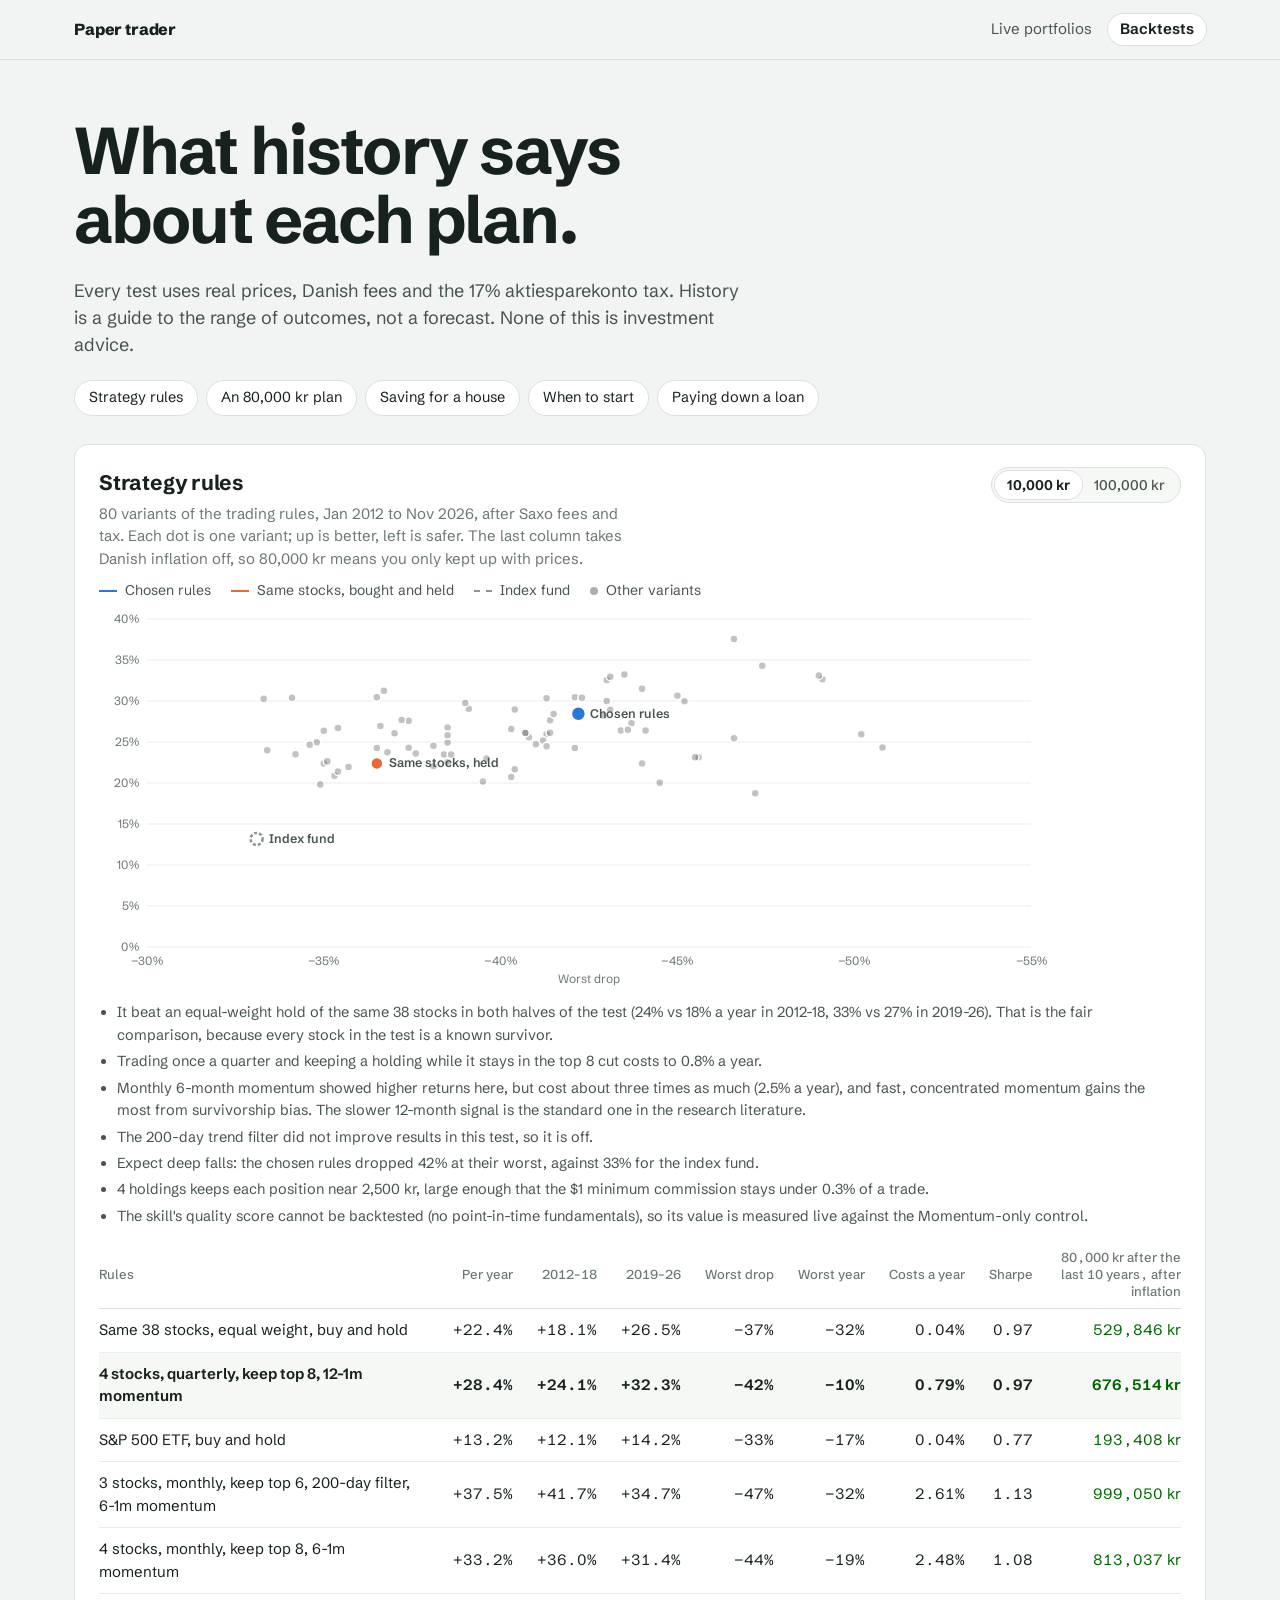
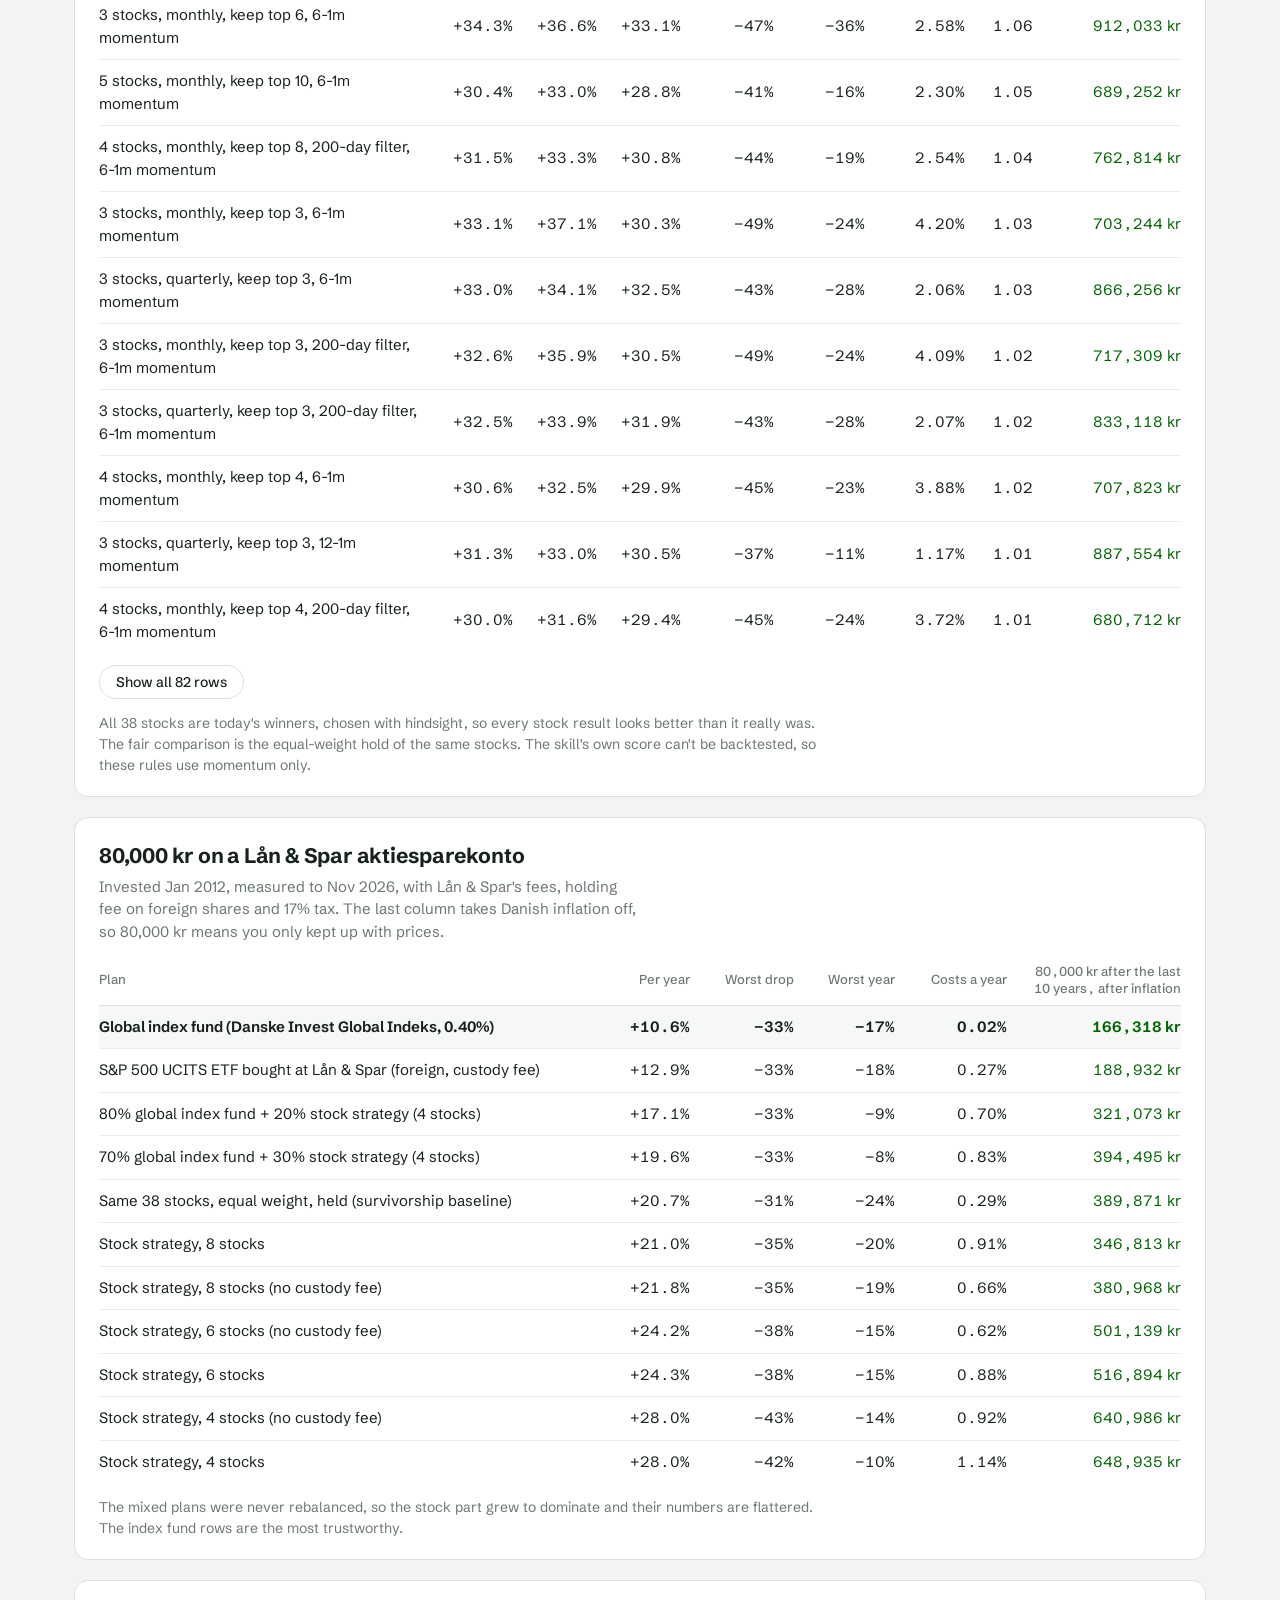
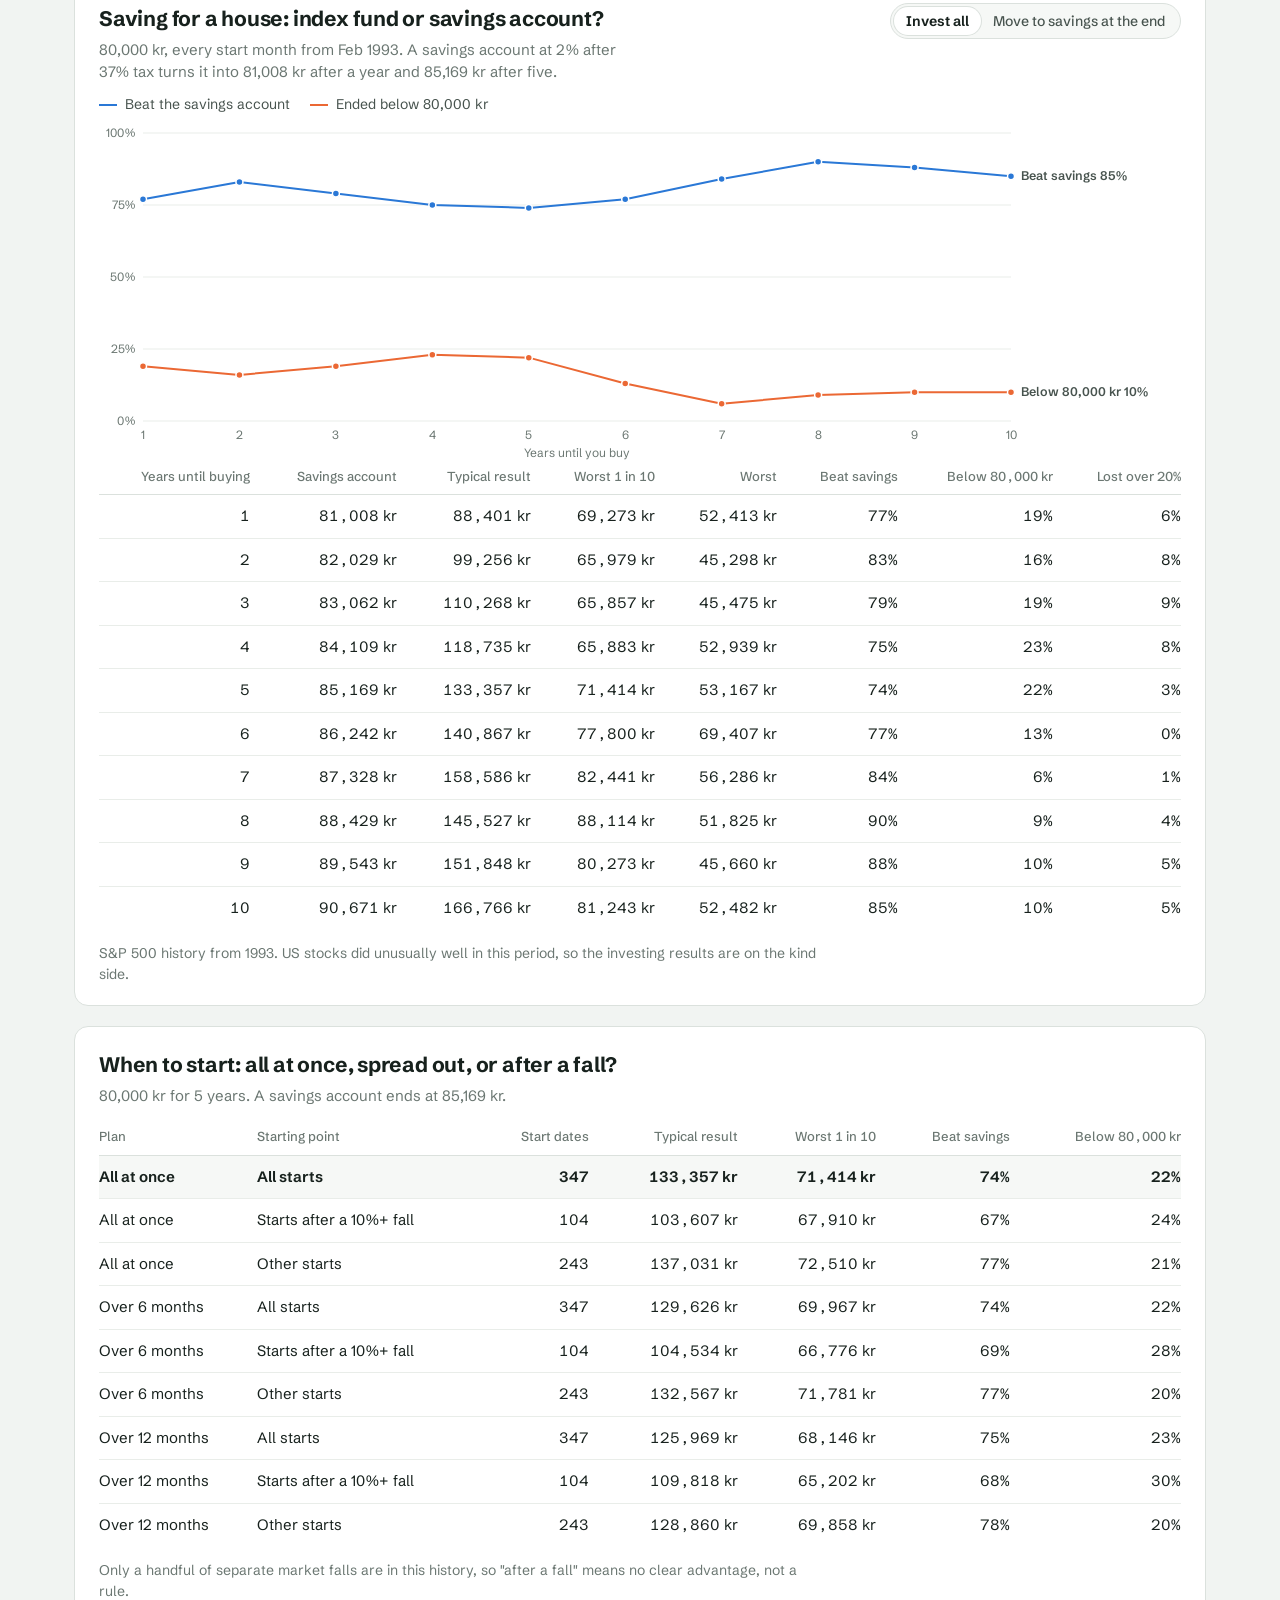
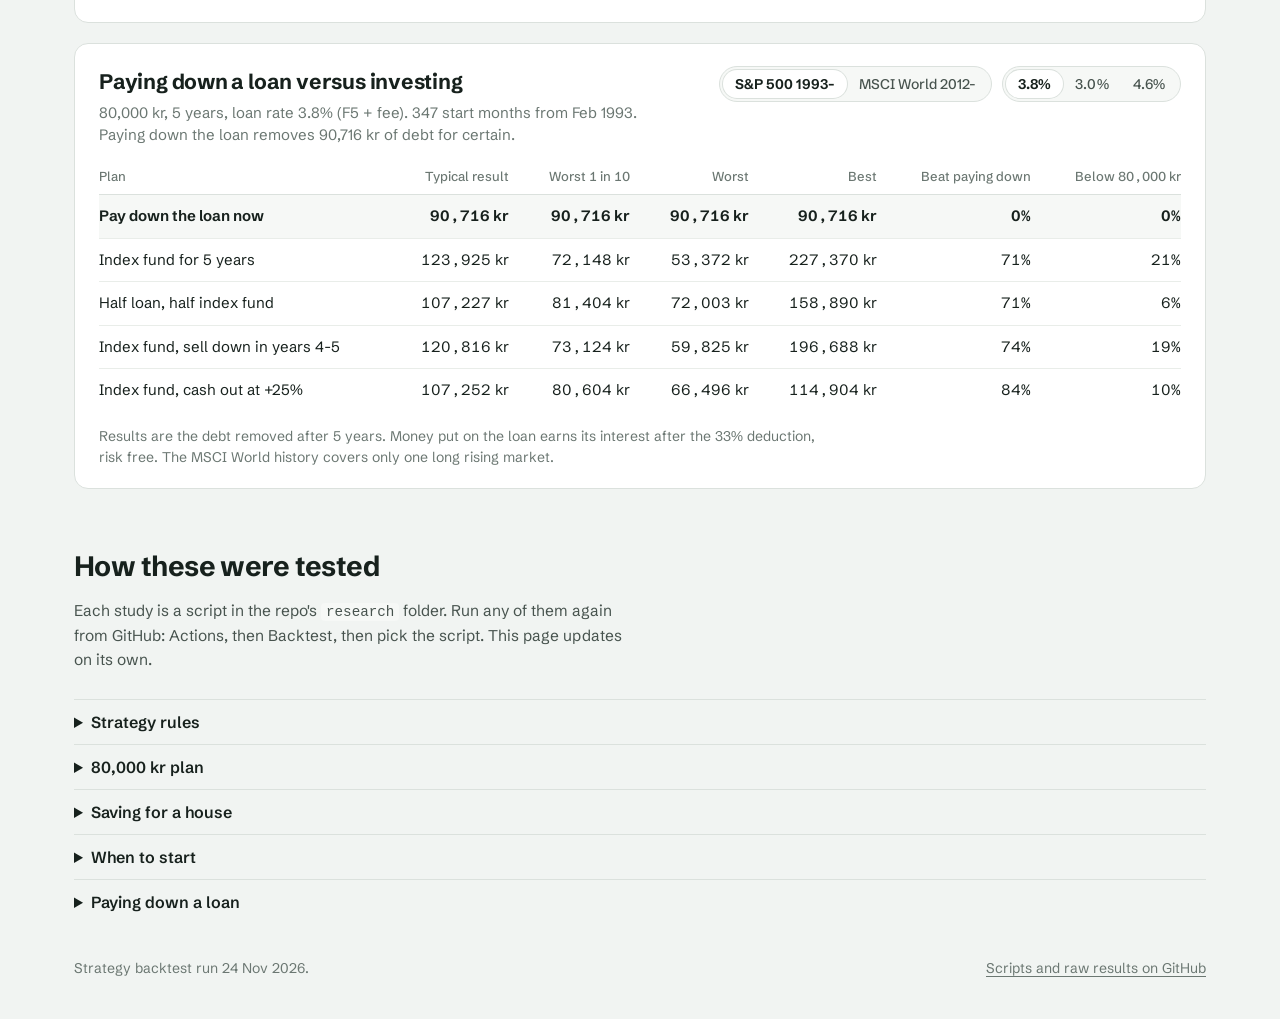
==== commit 54bc1a94: "Backtests: wrap the inflation column header Co-Authored-By: Claude Opus 5.5 <noreply@anthropic.com> " ====
--- a/docs/research.html
+++ b/docs/research.html
@@ -8,7 +8,7 @@
 <link rel="preconnect" href="https://fonts.googleapis.com">
 <link rel="preconnect" href="https://fonts.gstatic.com" crossorigin>
 <link href="https://fonts.googleapis.com/css2?family=Schibsted+Grotesk:ital,wght@0,400..900;1,400..700&display=swap" rel="stylesheet">
-<link rel="stylesheet" href="style.css?v=4">
+<link rel="stylesheet" href="style.css?v=5">
 <link rel="icon" href="data:image/svg+xml,%3Csvg xmlns='http://www.w3.org/2000/svg' viewBox='0 0 32 32'%3E%3Crect width='32' height='32' rx='7' fill='%2317211d'/%3E%3Cpath d='M6 22l6-7 5 4 9-11' stroke='%233987e5' stroke-width='3.2' fill='none' stroke-linecap='round' stroke-linejoin='round'/%3E%3C/svg%3E">
 </head>
 <body>
@@ -119,6 +119,6 @@
 </footer>
 
 <div class="tooltip" id="tip" role="status" aria-live="polite" hidden></div>
-<script src="research.js?v=4"></script>
+<script src="research.js?v=5"></script>
 </body>
 </html>
--- a/docs/style.css
+++ b/docs/style.css
@@ -147,6 +147,7 @@
 .scroll { overflow-x: auto; -webkit-overflow-scrolling: touch; }
 .grid, .table-view table { width: 100%; border-collapse: collapse; font-size: 15px; }
 .grid th, .table-view th { font-size: 13px; font-weight: 500; color: var(--muted); text-align: left; padding: 6px 10px 8px 0; white-space: nowrap; border-bottom: 1px solid var(--rule); }
+.grid th.wide { white-space: normal; min-width: 10em; max-width: 12em; line-height: 1.3; vertical-align: bottom; }
 .grid td, .table-view td { padding: 10px 10px 10px 0; border-bottom: 1px solid var(--rule-soft); vertical-align: middle; }
 .grid tr:last-child td { border-bottom: 0; }
 .tick { font-weight: 700; }
